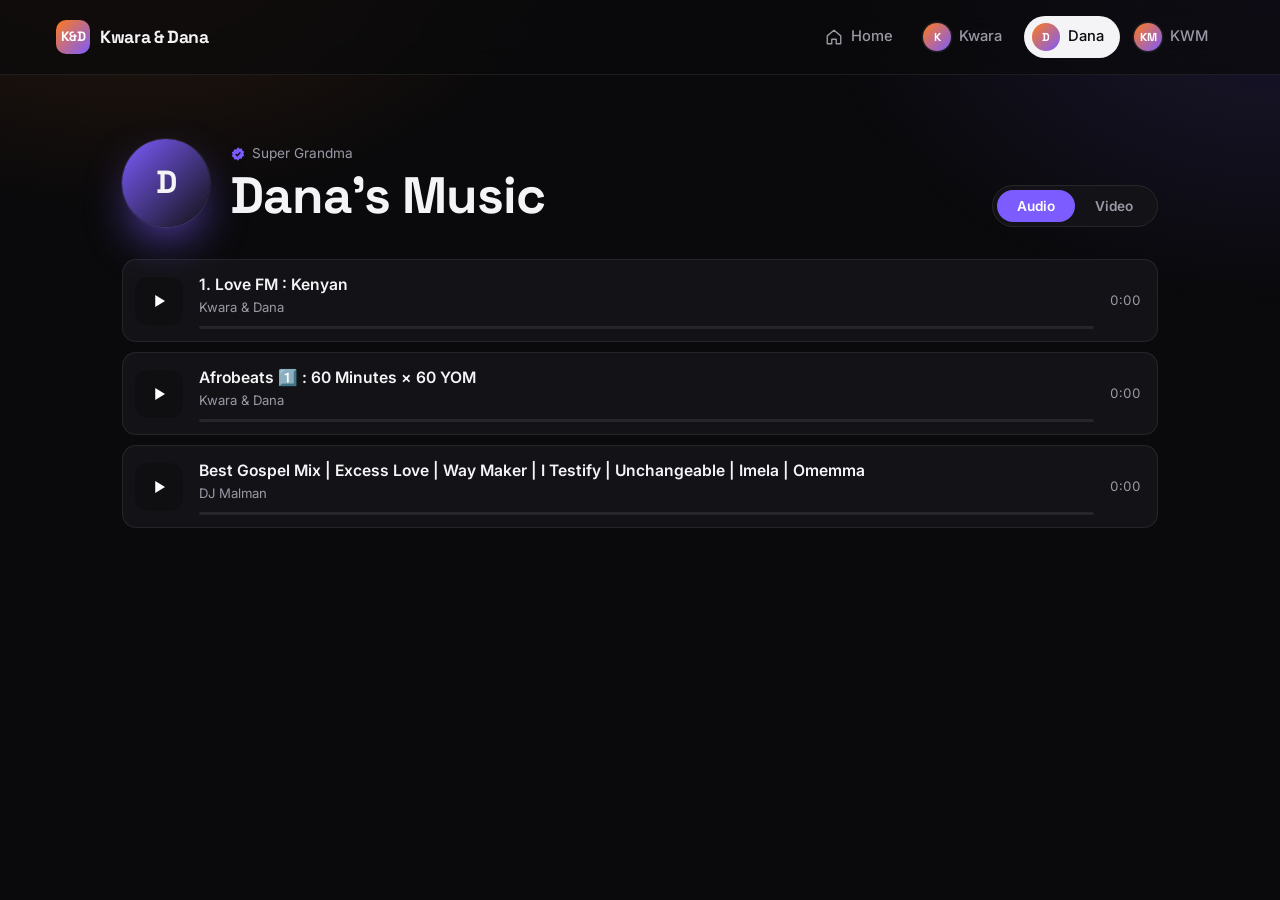
==== dana.html @ 51e51cb8 "super cool" ====
<!DOCTYPE html>
<html lang="en">
<head>
  <meta charset="UTF-8">
  <meta name="viewport" content="width=device-width, initial-scale=1.0, viewport-fit=cover">
  <title>Dana — Kwara &amp; Dana Media</title>
  <link rel="stylesheet" href="styles.css">
</head>
<body>
  <header class="header">
    <a href="index.html" class="brand"><span class="brand-mark">K&amp;D<img src="images/kwara-dana.jpg" alt="" onerror="this.remove()"></span> Kwara &amp; Dana</a>
    <nav class="nav"></nav>
  </header>

  <main class="artist dana">
    <div class="artist-head">
      <div class="artist-id">
        <div class="avatar"><span>D</span><img src="images/dana.jpg" alt="Dana" onerror="this.remove()"></div>
        <div>
          <span class="verified"><svg viewBox="0 0 24 24" fill="currentColor"><path d="m12 2 2.4 2.2 3.2-.4.9 3.1 2.8 1.6-1.2 3 1.2 3-2.8 1.6-.9 3.1-3.2-.4L12 22l-2.4-2.2-3.2.4-.9-3.1-2.8-1.6 1.2-3-1.2-3 2.8-1.6.9-3.1 3.2.4z"/><path d="m8.5 12 2.5 2.5 4.5-5" stroke="#0a0a0c" stroke-width="2" fill="none"/></svg> Super Grandma</span>
          <h1 class="title">Dana's Music</h1>
        </div>
      </div>
      <div class="toggle" data-tab="audio">
        <span class="pill"></span>
        <button class="on" data-tab="audio">Audio</button>
        <button data-tab="music">Video</button>
      </div>
    </div>

    <!-- AUDIO: each data-yt is a YouTube video ID played as audio only -->
    <section class="panel show" id="audio">
      <ul class="tracks">
        <li class="track" data-yt="D7Vk6L5k2cM"><button class="play" aria-label="Play Love FM : Kenyan"></button><div><h4>1. Love FM : Kenyan</h4><p>Kwara &amp; Dana</p><div class="progress"><i></i></div></div><span class="time">0:00</span></li>
        <li class="track" data-yt="g2F7mgRItrA"><button class="play" aria-label="Play Afrobeats 1 : 60 Minutes × 60 YOM"></button><div><h4>Afrobeats 1️⃣ : 60 Minutes × 60 YOM</h4><p>Kwara &amp; Dana</p><div class="progress"><i></i></div></div><span class="time">0:00</span></li>
        <li class="track" data-yt="lp40kqtZ9oI"><button class="play" aria-label="Play Best Gospel Mix | Excess Love | Way Maker | I Testify | Unchangeable | Imela | Omemma"></button><div><h4>Best Gospel Mix | Excess Love | Way Maker | I Testify | Unchangeable | Imela | Omemma</h4><p>DJ Malman</p><div class="progress"><i></i></div></div><span class="time">0:00</span></li>
      </ul>
    </section>

    <!-- VIDEO: swap the ID inside each embed URL -->
    <section class="panel" id="music">
      <div class="video-grid">
        <article class="video-card">
          <div class="ratio"><iframe class="yt-video" src="https://www.youtube-nocookie.com/embed/D7Vk6L5k2cM?enablejsapi=1&amp;rel=0&amp;playsinline=1" title="1. Love FM : Kenyan" allow="accelerometer; autoplay; clipboard-write; encrypted-media; gyroscope; picture-in-picture; web-share" referrerpolicy="strict-origin-when-cross-origin" allowfullscreen></iframe></div>
          <h4>1. Love FM : Kenyan</h4><p>Kwara &amp; Dana</p>
        </article>
        <article class="video-card">
          <div class="ratio"><iframe class="yt-video" src="https://www.youtube-nocookie.com/embed/g2F7mgRItrA?enablejsapi=1&amp;rel=0&amp;playsinline=1" title="Afrobeats 1 : 60 Minutes × 60 YOM" allow="accelerometer; autoplay; clipboard-write; encrypted-media; gyroscope; picture-in-picture; web-share" referrerpolicy="strict-origin-when-cross-origin" allowfullscreen></iframe></div>
          <h4>Afrobeats 1️⃣ : 60 Minutes × 60 YOM</h4><p>Kwara &amp; Dana</p>
        </article>
        <article class="video-card">
          <div class="ratio"><iframe class="yt-video" src="https://www.youtube-nocookie.com/embed/lp40kqtZ9oI?enablejsapi=1&amp;rel=0&amp;playsinline=1" title="Best Gospel Mix | Excess Love | Way Maker | I Testify | Unchangeable | Imela | Omemma" allow="accelerometer; autoplay; clipboard-write; encrypted-media; gyroscope; picture-in-picture; web-share" referrerpolicy="strict-origin-when-cross-origin" allowfullscreen></iframe></div>
          <h4>Best Gospel Mix | Excess Love | Way Maker | I Testify | Unchangeable | Imela | Omemma</h4><p>DJ Malman</p>
        </article>
      </div>
    </section>
  </main>

  <script src="script.js"></script>
</body>
</html>
---- styles.css ----
@import url('https://fonts.googleapis.com/css2?family=Space+Grotesk:wght@500;600;700&family=Inter:wght@400;500;600&display=swap');

:root {
  --bg: #0a0a0c;
  --surface: #131317;
  --surface-2: #1b1b21;
  --line: rgba(255, 255, 255, 0.08);
  --text: #f4f4f6;
  --muted: #9a9aa6;
  --kwara: #ff7a1a;
  --dana: #7c5cff;
  --accent: #e8c26b;
  --radius: 18px;
  --nav-h: 68px;
}

* { box-sizing: border-box; margin: 0; padding: 0; }
html { scroll-behavior: smooth; }
body {
  background: var(--bg);
  color: var(--text);
  font-family: 'Inter', system-ui, sans-serif;
  line-height: 1.6;
  min-height: 100vh;
  -webkit-font-smoothing: antialiased;
}
body::before {
  content: '';
  position: fixed; inset: 0; z-index: -1; pointer-events: none;
  background:
    radial-gradient(60vw 40vw at 10% -10%, rgba(255,122,26,.14), transparent 60%),
    radial-gradient(60vw 40vw at 100% 0%, rgba(124,92,255,.14), transparent 60%);
}
a { color: inherit; text-decoration: none; }
h1, h2, h3, .brand { font-family: 'Space Grotesk', sans-serif; letter-spacing: -0.02em; }

/* ---------- Top header / desktop nav ---------- */
.header {
  position: sticky; top: 0; z-index: 50;
  display: flex; align-items: center; justify-content: space-between;
  padding: 16px clamp(16px, 5vw, 56px);
  background: rgba(10,10,12,.72);
  backdrop-filter: blur(16px); -webkit-backdrop-filter: blur(16px);
  border-bottom: 1px solid var(--line);
}
.brand { display: flex; align-items: center; gap: 10px; font-weight: 700; font-size: 1.1rem; }
.brand-mark {
  position: relative; overflow: hidden;
  width: 34px; height: 34px; border-radius: 10px;
  background: linear-gradient(135deg, var(--kwara), var(--dana));
  display: grid; place-items: center; font-size: .85rem; color: #fff;
}
.brand-mark img { position: absolute; inset: 0; width: 100%; height: 100%; object-fit: cover; }

.nav { display: flex; gap: 6px; }
.nav a {
  display: flex; align-items: center; gap: 8px;
  padding: 7px 16px 7px 8px; border-radius: 999px;
  color: var(--muted); font-weight: 500; font-size: .92rem;
  transition: color .2s, background .2s;
}
.nav a:hover { color: var(--text); background: var(--surface-2); }
.nav a.active { color: #0a0a0c; background: var(--text); }
.nav svg { width: 18px; height: 18px; margin-left: 6px; }
.nav .nav-av { width: 28px; height: 28px; }

/* ---------- Layout ---------- */
main {
  max-width: 1100px; margin: 0 auto;
  padding: clamp(28px, 6vw, 64px) clamp(16px, 5vw, 32px) 64px;
}
.eyebrow {
  display: inline-flex; align-items: center; gap: 8px;
  font-size: .75rem; text-transform: uppercase; letter-spacing: .16em;
  color: var(--accent); font-weight: 600; margin-bottom: 14px;
}
.eyebrow::before { content: ''; width: 18px; height: 2px; background: currentColor; }
.title { font-size: clamp(2.2rem, 6vw, 4rem); line-height: 1.05; font-weight: 700; }
.title .grad {
  background: linear-gradient(90deg, var(--kwara), var(--accent), var(--dana));
  -webkit-background-clip: text; background-clip: text; color: transparent;
}
.lead { color: var(--muted); max-width: 560px; margin-top: 16px; font-size: 1.05rem; }

/* ---------- Home ---------- */
.hero { text-align: center; }
.hero .lead { margin-inline: auto; }
.video-frame {
  margin: 40px auto 0; max-width: 900px;
  padding: 10px; border-radius: calc(var(--radius) + 6px);
  background: linear-gradient(135deg, rgba(255,122,26,.5), rgba(124,92,255,.5));
  box-shadow: 0 30px 80px -20px rgba(0,0,0,.8);
}
.video-frame .ratio {
  position: relative; aspect-ratio: 16 / 9; border-radius: var(--radius);
  overflow: hidden; background: #000;
}
.video-frame iframe { position: absolute; inset: 0; width: 100%; height: 100%; border: 0; }

.duo { display: grid; grid-template-columns: repeat(2, 1fr); gap: 16px; margin-top: 40px; }
.duo a {
  padding: 22px; border-radius: var(--radius);
  background: var(--surface); border: 1px solid var(--line);
  display: flex; justify-content: space-between; align-items: center;
  transition: transform .2s, border-color .2s;
}
.duo a:hover { transform: translateY(-3px); }
.duo a.k:hover { border-color: var(--kwara); }
.duo a.d:hover { border-color: var(--dana); }
.duo h3 { font-size: 1.3rem; }
.duo span { color: var(--muted); font-size: .88rem; }
.arrow { font-size: 1.4rem; }

/* ---------- Artist pages ---------- */
.artist { --c: var(--kwara); }
.artist.dana { --c: var(--dana); }

.artist-head {
  display: flex; align-items: flex-end; justify-content: space-between;
  gap: 24px; flex-wrap: wrap;
}
.avatar {
  position: relative; overflow: hidden;
  width: 88px; height: 88px; border-radius: 50%; flex-shrink: 0;
  background: linear-gradient(135deg, var(--c), #111);
  display: grid; place-items: center;
  font-family: 'Space Grotesk'; font-size: 2rem; font-weight: 700;
  box-shadow: 0 0 0 1px var(--line), 0 20px 50px -15px var(--c);
}
.avatar img { position: absolute; inset: 0; width: 100%; height: 100%; object-fit: cover; }
.artist-id { display: flex; align-items: center; gap: 20px; }
.artist-id .title { font-size: clamp(2rem, 5vw, 3.2rem); }
.verified { display: inline-flex; align-items: center; gap: 6px; color: var(--muted); font-size: .85rem; }
.verified svg { width: 16px; height: 16px; color: var(--c); }

/* segmented toggle */
.toggle {
  position: relative; display: inline-grid; grid-template-columns: repeat(var(--n, 2), 1fr);
  padding: 4px; border-radius: 999px;
  background: var(--surface); border: 1px solid var(--line);
}
.toggle button {
  position: relative; z-index: 1;
  border: 0; background: none; cursor: pointer;
  padding: 8px 20px; font: 600 .85rem 'Inter', sans-serif;
  color: var(--muted); transition: color .25s;
}
.toggle button.on { color: #fff; }
.toggle .pill {
  position: absolute; top: 4px; bottom: 4px; left: 4px;
  width: calc((100% - 8px) / var(--n, 2)); border-radius: 999px; background: var(--c);
  transform: translateX(calc(100% * var(--i, 0)));
  transition: transform .3s cubic-bezier(.6,.1,.2,1);
}

.panel { display: none; margin-top: 32px; animation: fade .35s ease; }
.panel.show { display: block; }
@keyframes fade { from { opacity: 0; transform: translateY(8px); } to { opacity: 1; transform: none; } }

.tracks { list-style: none; display: grid; gap: 10px; }
.track {
  display: grid; grid-template-columns: 48px 1fr auto; align-items: center; gap: 16px;
  padding: 12px 16px 12px 12px; border-radius: 14px;
  background: var(--surface); border: 1px solid var(--line);
  transition: background .2s, border-color .2s;
}
.track:hover { background: var(--surface-2); }
.track.playing { border-color: var(--c); }
.play {
  position: relative; overflow: hidden;
  width: 48px; height: 48px; border-radius: 12px; border: 0; cursor: pointer;
  background: var(--surface-2) center / cover no-repeat; color: #fff;
  display: grid; place-items: center;
}
.play::before { content: ''; position: absolute; inset: 0; background: rgba(0,0,0,.45); transition: background .2s; }
.track.playing .play::before, .play:hover::before { background: color-mix(in srgb, var(--c) 75%, transparent); }
.play svg { position: relative; width: 18px; height: 18px; }
.track h4 { font-weight: 600; font-size: .98rem; }
.track p { color: var(--muted); font-size: .82rem; }
.progress { height: 3px; background: var(--line); border-radius: 3px; margin-top: 8px; overflow: hidden; }
.progress i { display: block; height: 100%; width: 0; background: var(--c); }
.time { color: var(--muted); font-size: .82rem; font-variant-numeric: tabular-nums; }

/* video grid */
.video-grid { display: grid; grid-template-columns: repeat(auto-fill, minmax(300px, 1fr)); gap: 16px; }
.video-card { padding: 10px; border-radius: var(--radius); background: var(--surface); border: 1px solid var(--line); }
.video-card .ratio { position: relative; aspect-ratio: 16 / 9; border-radius: 12px; overflow: hidden; background: #000; }
.video-card iframe { position: absolute; inset: 0; width: 100%; height: 100%; border: 0; }
.video-card h4 { margin: 12px 6px 0; font-weight: 600; font-size: .98rem; }
.video-card p { margin: 0 6px 4px; color: var(--muted); font-size: .82rem; }

/* hidden YouTube player used for audio */
.yt-hidden { position: fixed; left: -9999px; top: 0; width: 200px; height: 200px; opacity: 0; pointer-events: none; }

/* ---------- Discover ---------- */
.discover { display: grid; place-items: center; min-height: 60vh; }
.maker-card {
  position: relative; width: min(420px, 100%);
  padding: 36px 32px; border-radius: 24px; overflow: hidden;
  background: var(--surface); border: 1px solid var(--line); text-align: center;
}
.maker-card::before {
  content: ''; position: absolute; inset: -1px; z-index: 0; border-radius: inherit; padding: 1px;
  background: conic-gradient(from var(--a, 0deg), var(--kwara), var(--accent), var(--dana), var(--kwara));
  -webkit-mask: linear-gradient(#000 0 0) content-box, linear-gradient(#000 0 0);
  -webkit-mask-composite: xor; mask-composite: exclude;
  animation: spin 6s linear infinite;
}
@property --a { syntax: '<angle>'; inherits: false; initial-value: 0deg; }
@keyframes spin { to { --a: 360deg; } }
.maker-card > * { position: relative; }
.maker-card .badge {
  width: 72px; height: 72px; margin: 0 auto 20px; border-radius: 20px;
  background: linear-gradient(135deg, var(--kwara), var(--dana));
  display: grid; place-items: center; font: 700 1.6rem 'Space Grotesk';
}
.maker-card small { color: var(--muted); text-transform: uppercase; letter-spacing: .18em; font-size: .72rem; }
.maker-card h2 { font-size: 2rem; margin: 6px 0 10px; }
.maker-card p { color: var(--muted); font-size: .95rem; }

/* ---------- KWM ---------- */
.artist.kwm { --c: var(--accent); }
.kwm .avatar { font-size: 1.3rem; background: linear-gradient(135deg, var(--kwara), var(--dana)); box-shadow: 0 0 0 1px var(--line), 0 20px 50px -15px var(--dana); }
.kwm .eyebrow { margin-bottom: 4px; }
.kwm .toggle button.on { color: #0a0a0c; }
.empty-card {
  padding: 40px 24px; border-radius: var(--radius); text-align: center;
  background: var(--surface); border: 1px dashed var(--line);
}
.empty-card h3 { font-size: 1.4rem; }
.empty-card p { color: var(--muted); margin: 6px 0 18px; }
.btn {
  border: 0; cursor: pointer; padding: 10px 22px; border-radius: 999px;
  background: var(--c); color: #0a0a0c; font: 600 .9rem 'Inter', sans-serif;
}

/* ---------- Chat FAB + WhatsApp-style modal ---------- */
.chat-fab {
  position: fixed; z-index: 95; right: 24px; bottom: calc(24px + env(safe-area-inset-bottom));
  width: 60px; height: 60px; border-radius: 50%; border: 0; cursor: pointer;
  background: #25d366; color: #fff; display: grid; place-items: center;
  box-shadow: 0 12px 30px -8px rgba(37,211,102,.6);
  transition: transform .25s, opacity .25s;
}
.chat-fab:hover { transform: scale(1.08); }
.chat-fab.hide { transform: scale(0); opacity: 0; }
.chat-fab svg { width: 28px; height: 28px; }

.chat-modal {
  position: fixed; inset: 0; z-index: 120;
  display: flex; align-items: flex-end; justify-content: flex-end;
  padding: 24px; padding-bottom: calc(24px + env(safe-area-inset-bottom));
  background: rgba(0,0,0,0); transition: background .3s;
}
.chat-modal[hidden] { display: none; }
.chat-modal.open { background: rgba(0,0,0,.45); }
.chat-window {
  width: min(360px, 100%); border-radius: 18px; overflow: hidden;
  background: #0b141a; box-shadow: 0 30px 70px -15px rgba(0,0,0,.9);
  transform-origin: bottom right; transform: scale(.4) translateY(40px); opacity: 0;
  transition: transform .35s cubic-bezier(.2,1.2,.3,1), opacity .25s;
}
.chat-modal.open .chat-window { transform: none; opacity: 1; }

.chat-head { display: flex; align-items: center; gap: 12px; padding: 12px 14px; background: #202c33; }
.chat-av {
  width: 42px; height: 42px; border-radius: 50%; flex-shrink: 0;
  display: grid; place-items: center; font: 700 .9rem 'Space Grotesk', sans-serif; color: #fff;
  background: linear-gradient(135deg, var(--kwara), var(--dana));
}
.chat-who { flex: 1; line-height: 1.25; }
.chat-who strong { display: block; font-weight: 600; color: #e9edef; }
.chat-who small { color: #8696a0; font-size: .8rem; }
.chat-close { border: 0; background: none; color: #aebac1; cursor: pointer; padding: 6px; border-radius: 50%; display: grid; }
.chat-close:hover { background: rgba(255,255,255,.08); }
.chat-close svg { width: 20px; height: 20px; }

.chat-body {
  min-height: 170px; padding: 20px 16px 20px 24px;
  background-color: #0b141a;
  background-image: radial-gradient(rgba(255,255,255,.035) 1px, transparent 1px);
  background-size: 14px 14px;
}
.bubble {
  position: relative; display: inline-block; max-width: 85%;
  padding: 8px 10px 8px 12px; border-radius: 0 10px 10px 10px;
  background: #202c33; color: #e9edef; font-size: .95rem; line-height: 1.4;
  animation: pop .35s .15s both;
}
.bubble::before {
  content: ''; position: absolute; left: -8px; top: 0;
  border-top: 10px solid #202c33; border-left: 8px solid transparent;
}
.caret { display: inline-block; width: 2px; height: 1em; margin-left: 1px; vertical-align: -2px; background: #25d366; animation: blink 1s steps(1) infinite; }
.caret[hidden] { display: none; }
.bubble-meta { float: right; display: inline-flex; align-items: center; gap: 3px; margin: 6px 0 0 10px; color: #8696a0; font-size: .68rem; }
.bubble-meta svg { width: 15px; height: 11px; color: #53bdeb; }
@keyframes blink { 50% { opacity: 0; } }
@keyframes pop { from { opacity: 0; transform: scale(.8); } to { opacity: 1; transform: none; } }

.chat-foot {
  display: flex; justify-content: center; gap: 18px;
  padding: 14px; background: #111b21; border-top: 1px solid rgba(255,255,255,.1);
}
.chat-foot a {
  width: 44px; height: 44px; border-radius: 50%; display: grid; place-items: center;
  background: #202c33; color: #e9edef; transition: transform .2s, background .2s;
}
.chat-foot a:hover { transform: translateY(-2px); background: #2a3942; }
.chat-foot a.wa { color: #25d366; }
.chat-foot svg { width: 22px; height: 22px; }

footer { text-align: center; color: var(--muted); font-size: .8rem; padding: 0 16px 40px; }

/* ---------- Toast ---------- */
.toast {
  position: fixed; left: 50%; bottom: 28px; transform: translate(-50%, 20px);
  background: var(--text); color: #0a0a0c; font-weight: 500; font-size: .88rem;
  padding: 10px 18px; border-radius: 999px; opacity: 0; pointer-events: none;
  transition: .3s; z-index: 100;
}
.toast.show { opacity: 1; transform: translate(-50%, 0); }

/* ---------- Floating bottom nav (tablet & mobile) ---------- */
.bottom-nav {
  display: flex; justify-content: space-around; align-items: stretch; gap: 4px;
  position: fixed; z-index: 90;
  left: 50%; transform: translateX(-50%);
  width: min(520px, calc(100% - 28px));
  bottom: calc(14px + env(safe-area-inset-bottom));
  height: var(--nav-h);
  padding: 8px;
  background: rgba(22,22,27,.9);
  backdrop-filter: blur(18px); -webkit-backdrop-filter: blur(18px);
  border: 1px solid var(--line); border-radius: 22px;
  box-shadow: 0 18px 40px -10px rgba(0,0,0,.8);
}
.bottom-nav a {
  flex: 1; display: flex; flex-direction: column; align-items: center; justify-content: center; gap: 3px;
  border-radius: 16px; color: var(--muted); font-size: .7rem; font-weight: 500;
  transition: background .2s, color .2s;
}
.bottom-nav a:hover { color: var(--text); }
.bottom-nav a.active { background: var(--surface-2); color: var(--text); }
.bottom-nav a.active svg { color: var(--accent); }
.bottom-nav a.active .nav-av { box-shadow: 0 0 0 2px var(--accent); }
.bottom-nav svg { width: 22px; height: 22px; }
body { padding-bottom: calc(var(--nav-h) + 40px + env(safe-area-inset-bottom)); }
.header .nav { display: none; }
.header { justify-content: center; }
.toast { bottom: calc(var(--nav-h) + 36px + env(safe-area-inset-bottom)); }
.chat-fab { bottom: calc(var(--nav-h) + 30px + env(safe-area-inset-bottom)); }

/* PC: top-right nav, no bottom bar */
@media (min-width: 1025px) {
  .bottom-nav { display: none; }
  body { padding-bottom: 0; }
  .header .nav { display: flex; }
  .header { justify-content: space-between; }
  .toast { bottom: 28px; }
  .chat-fab { bottom: calc(24px + env(safe-area-inset-bottom)); }
}
.nav-av {
  position: relative; overflow: hidden;
  width: 26px; height: 26px; border-radius: 50%;
  display: grid; place-items: center;
  background: linear-gradient(135deg, var(--kwara), var(--dana));
  font: 700 .72rem 'Space Grotesk', sans-serif; color: #fff;
  box-shadow: 0 0 0 1.5px var(--line);
}
.nav-av img { position: absolute; inset: 0; width: 100%; height: 100%; object-fit: cover; }

/* ---------- Mobile ---------- */
@media (max-width: 760px) {
  .avatar { width: 72px; height: 72px; }
  .video-grid { grid-template-columns: 1fr; }

  .duo { grid-template-columns: 1fr; }
  .artist-head { align-items: flex-start; }
  .toggle { width: 100%; }
  .chat-fab { right: 18px; bottom: calc(var(--nav-h) + 30px + env(safe-area-inset-bottom)); }
  .chat-modal { padding: 14px; padding-bottom: calc(var(--nav-h) + 28px + env(safe-area-inset-bottom)); }
  .toggle button { padding: 8px 6px; white-space: nowrap; font-size: .8rem; }
}
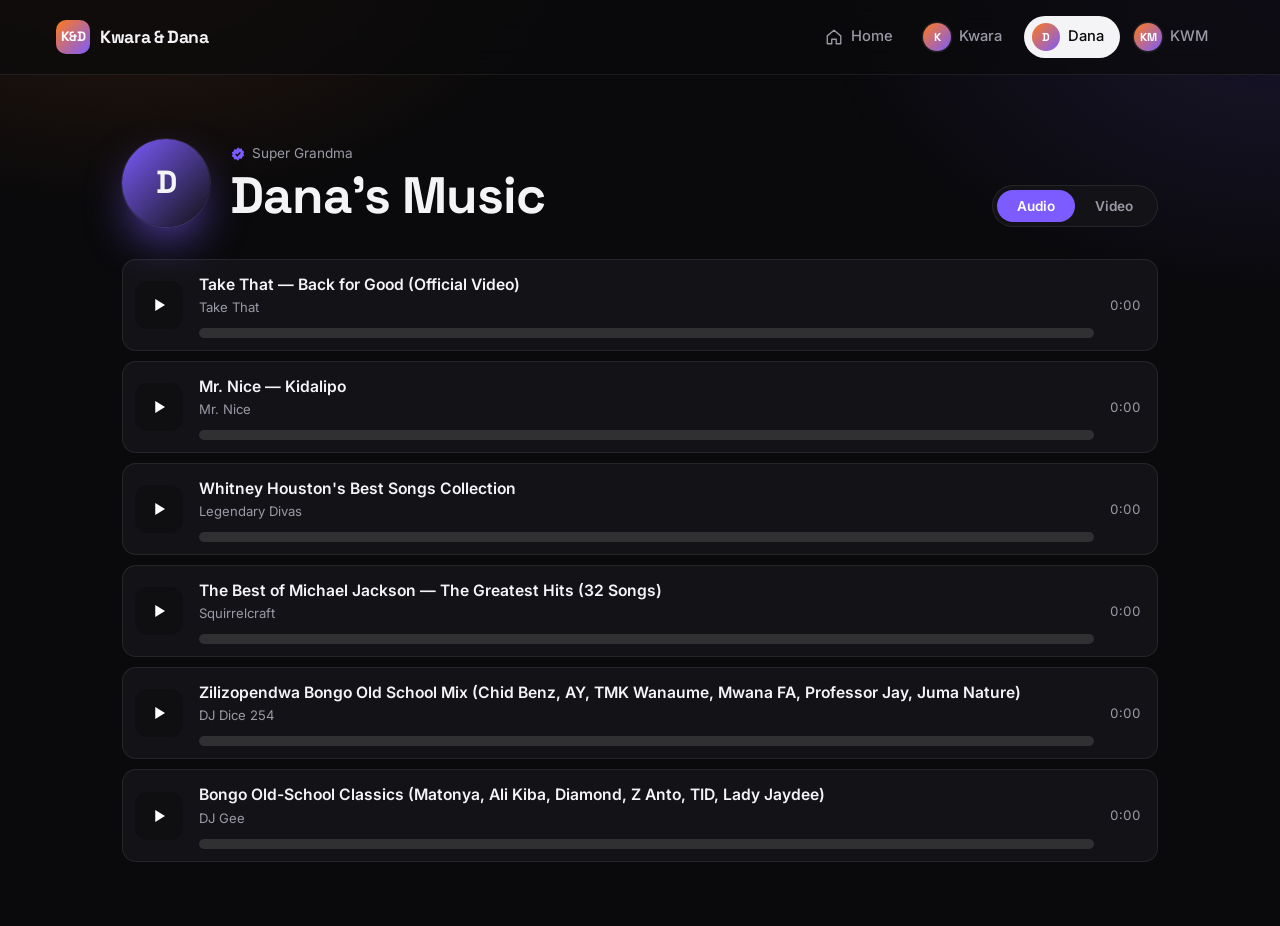
==== commit 9c85cf87: "super cool" ====
--- a/dana.html
+++ b/dana.html
@@ -31,9 +31,12 @@
     <!-- AUDIO: each data-yt is a YouTube video ID played as audio only -->
     <section class="panel show" id="audio">
       <ul class="tracks">
-        <li class="track" data-yt="D7Vk6L5k2cM"><button class="play" aria-label="Play Love FM : Kenyan"></button><div><h4>1. Love FM : Kenyan</h4><p>Kwara &amp; Dana</p><div class="progress"><i></i></div></div><span class="time">0:00</span></li>
-        <li class="track" data-yt="g2F7mgRItrA"><button class="play" aria-label="Play Afrobeats 1 : 60 Minutes × 60 YOM"></button><div><h4>Afrobeats 1️⃣ : 60 Minutes × 60 YOM</h4><p>Kwara &amp; Dana</p><div class="progress"><i></i></div></div><span class="time">0:00</span></li>
-        <li class="track" data-yt="lp40kqtZ9oI"><button class="play" aria-label="Play Best Gospel Mix | Excess Love | Way Maker | I Testify | Unchangeable | Imela | Omemma"></button><div><h4>Best Gospel Mix | Excess Love | Way Maker | I Testify | Unchangeable | Imela | Omemma</h4><p>DJ Malman</p><div class="progress"><i></i></div></div><span class="time">0:00</span></li>
+        <li class="track" data-yt="N2ICtCO8TCw"><button class="play" aria-label="Play Take That — Back for Good (Official Video)"></button><div><h4>Take That — Back for Good (Official Video)</h4><p>Take That</p><div class="progress"><i></i></div></div><span class="time">0:00</span></li>
+        <li class="track" data-yt="EzmNRSpPETE"><button class="play" aria-label="Play Mr. Nice — Kidalipo"></button><div><h4>Mr. Nice — Kidalipo</h4><p>Mr. Nice</p><div class="progress"><i></i></div></div><span class="time">0:00</span></li>
+        <li class="track" data-yt="BvPXPH55V6Q"><button class="play" aria-label="Play Whitney Houston&#x27;s Best Songs Collection"></button><div><h4>Whitney Houston&#x27;s Best Songs Collection</h4><p>Legendary Divas</p><div class="progress"><i></i></div></div><span class="time">0:00</span></li>
+        <li class="track" data-yt="MWxnlIxcXls"><button class="play" aria-label="Play The Best of Michael Jackson — The Greatest Hits (32 Songs)"></button><div><h4>The Best of Michael Jackson — The Greatest Hits (32 Songs)</h4><p>Squirrelcraft</p><div class="progress"><i></i></div></div><span class="time">0:00</span></li>
+        <li class="track" data-yt="XGyvpNcQbBM"><button class="play" aria-label="Play Zilizopendwa Bongo Old School Mix (Chid Benz, AY, TMK Wanaume, Mwana FA, Professor Jay, Juma Nature)"></button><div><h4>Zilizopendwa Bongo Old School Mix (Chid Benz, AY, TMK Wanaume, Mwana FA, Professor Jay, Juma Nature)</h4><p>DJ Dice 254</p><div class="progress"><i></i></div></div><span class="time">0:00</span></li>
+        <li class="track" data-yt="7Mf8f7hzRvI"><button class="play" aria-label="Play Bongo Old-School Classics (Matonya, Ali Kiba, Diamond, Z Anto, TID, Lady Jaydee)"></button><div><h4>Bongo Old-School Classics (Matonya, Ali Kiba, Diamond, Z Anto, TID, Lady Jaydee)</h4><p>DJ Gee</p><div class="progress"><i></i></div></div><span class="time">0:00</span></li>
       </ul>
     </section>
 
@@ -41,16 +44,28 @@
     <section class="panel" id="music">
       <div class="video-grid">
         <article class="video-card">
-          <div class="ratio"><iframe class="yt-video" src="https://www.youtube-nocookie.com/embed/D7Vk6L5k2cM?enablejsapi=1&amp;rel=0&amp;playsinline=1" title="1. Love FM : Kenyan" allow="accelerometer; autoplay; clipboard-write; encrypted-media; gyroscope; picture-in-picture; web-share" referrerpolicy="strict-origin-when-cross-origin" allowfullscreen></iframe></div>
-          <h4>1. Love FM : Kenyan</h4><p>Kwara &amp; Dana</p>
+          <div class="ratio"><iframe class="yt-video" src="https://www.youtube-nocookie.com/embed/N2ICtCO8TCw?enablejsapi=1&amp;rel=0&amp;playsinline=1" title="Take That — Back for Good (Official Video)" allow="accelerometer; autoplay; clipboard-write; encrypted-media; gyroscope; picture-in-picture; web-share" referrerpolicy="strict-origin-when-cross-origin" allowfullscreen></iframe></div>
+          <h4>Take That — Back for Good (Official Video)</h4><p>Take That</p>
         </article>
         <article class="video-card">
-          <div class="ratio"><iframe class="yt-video" src="https://www.youtube-nocookie.com/embed/g2F7mgRItrA?enablejsapi=1&amp;rel=0&amp;playsinline=1" title="Afrobeats 1 : 60 Minutes × 60 YOM" allow="accelerometer; autoplay; clipboard-write; encrypted-media; gyroscope; picture-in-picture; web-share" referrerpolicy="strict-origin-when-cross-origin" allowfullscreen></iframe></div>
-          <h4>Afrobeats 1️⃣ : 60 Minutes × 60 YOM</h4><p>Kwara &amp; Dana</p>
+          <div class="ratio"><iframe class="yt-video" src="https://www.youtube-nocookie.com/embed/EzmNRSpPETE?enablejsapi=1&amp;rel=0&amp;playsinline=1" title="Mr. Nice — Kidalipo" allow="accelerometer; autoplay; clipboard-write; encrypted-media; gyroscope; picture-in-picture; web-share" referrerpolicy="strict-origin-when-cross-origin" allowfullscreen></iframe></div>
+          <h4>Mr. Nice — Kidalipo</h4><p>Mr. Nice</p>
         </article>
         <article class="video-card">
-          <div class="ratio"><iframe class="yt-video" src="https://www.youtube-nocookie.com/embed/lp40kqtZ9oI?enablejsapi=1&amp;rel=0&amp;playsinline=1" title="Best Gospel Mix | Excess Love | Way Maker | I Testify | Unchangeable | Imela | Omemma" allow="accelerometer; autoplay; clipboard-write; encrypted-media; gyroscope; picture-in-picture; web-share" referrerpolicy="strict-origin-when-cross-origin" allowfullscreen></iframe></div>
-          <h4>Best Gospel Mix | Excess Love | Way Maker | I Testify | Unchangeable | Imela | Omemma</h4><p>DJ Malman</p>
+          <div class="ratio"><iframe class="yt-video" src="https://www.youtube-nocookie.com/embed/BvPXPH55V6Q?enablejsapi=1&amp;rel=0&amp;playsinline=1" title="Whitney Houston&#x27;s Best Songs Collection" allow="accelerometer; autoplay; clipboard-write; encrypted-media; gyroscope; picture-in-picture; web-share" referrerpolicy="strict-origin-when-cross-origin" allowfullscreen></iframe></div>
+          <h4>Whitney Houston&#x27;s Best Songs Collection</h4><p>Legendary Divas</p>
+        </article>
+        <article class="video-card">
+          <div class="ratio"><iframe class="yt-video" src="https://www.youtube-nocookie.com/embed/MWxnlIxcXls?enablejsapi=1&amp;rel=0&amp;playsinline=1" title="The Best of Michael Jackson — The Greatest Hits (32 Songs)" allow="accelerometer; autoplay; clipboard-write; encrypted-media; gyroscope; picture-in-picture; web-share" referrerpolicy="strict-origin-when-cross-origin" allowfullscreen></iframe></div>
+          <h4>The Best of Michael Jackson — The Greatest Hits (32 Songs)</h4><p>Squirrelcraft</p>
+        </article>
+        <article class="video-card">
+          <div class="ratio"><iframe class="yt-video" src="https://www.youtube-nocookie.com/embed/XGyvpNcQbBM?enablejsapi=1&amp;rel=0&amp;playsinline=1" title="Zilizopendwa Bongo Old School Mix (Chid Benz, AY, TMK Wanaume, Mwana FA, Professor Jay, Juma Nature)" allow="accelerometer; autoplay; clipboard-write; encrypted-media; gyroscope; picture-in-picture; web-share" referrerpolicy="strict-origin-when-cross-origin" allowfullscreen></iframe></div>
+          <h4>Zilizopendwa Bongo Old School Mix (Chid Benz, AY, TMK Wanaume, Mwana FA, Professor Jay, Juma Nature)</h4><p>DJ Dice 254</p>
+        </article>
+        <article class="video-card">
+          <div class="ratio"><iframe class="yt-video" src="https://www.youtube-nocookie.com/embed/7Mf8f7hzRvI?enablejsapi=1&amp;rel=0&amp;playsinline=1" title="Bongo Old-School Classics (Matonya, Ali Kiba, Diamond, Z Anto, TID, Lady Jaydee)" allow="accelerometer; autoplay; clipboard-write; encrypted-media; gyroscope; picture-in-picture; web-share" referrerpolicy="strict-origin-when-cross-origin" allowfullscreen></iframe></div>
+          <h4>Bongo Old-School Classics (Matonya, Ali Kiba, Diamond, Z Anto, TID, Lady Jaydee)</h4><p>DJ Gee</p>
         </article>
       </div>
     </section>
--- a/styles.css
+++ b/styles.css
@@ -175,10 +175,31 @@
 .play::before { content: ''; position: absolute; inset: 0; background: rgba(0,0,0,.45); transition: background .2s; }
 .track.playing .play::before, .play:hover::before { background: color-mix(in srgb, var(--c) 75%, transparent); }
 .play svg { position: relative; width: 18px; height: 18px; }
+.track > div { min-width: 0; } /* lets long names truncate inside the grid */
+.track h4, .track p { white-space: nowrap; overflow: hidden; text-overflow: ellipsis; }
 .track h4 { font-weight: 600; font-size: .98rem; }
 .track p { color: var(--muted); font-size: .82rem; }
-.progress { height: 3px; background: var(--line); border-radius: 3px; margin-top: 8px; overflow: hidden; }
-.progress i { display: block; height: 100%; width: 0; background: var(--c); }
+
+/* seekable progress bar: 10px track, larger invisible hit area, knob on hover/drag */
+.progress {
+  position: relative; height: 10px; margin-top: 10px; border-radius: 10px;
+  background: rgba(255,255,255,.12); cursor: pointer; touch-action: none;
+}
+.progress::before { content: ''; position: absolute; inset: -9px 0; } /* easier to grab */
+.progress i {
+  position: relative; display: block; height: 100%; width: 0; max-width: 100%;
+  border-radius: inherit; background: var(--c);
+}
+.progress i::after {
+  content: ''; position: absolute; right: -9px; top: 50%;
+  width: 18px; height: 18px; border-radius: 50%; background: #fff;
+  box-shadow: 0 0 0 3px color-mix(in srgb, var(--c) 45%, transparent);
+  transform: translateY(-50%) scale(0); transition: transform .15s;
+}
+.track.playing .progress i::after,
+.progress:hover i::after,
+.progress.dragging i::after { transform: translateY(-50%) scale(1); }
+.progress:focus-visible { outline: 2px solid var(--c); outline-offset: 4px; }
 .time { color: var(--muted); font-size: .82rem; font-variant-numeric: tabular-nums; }
 
 /* video grid */
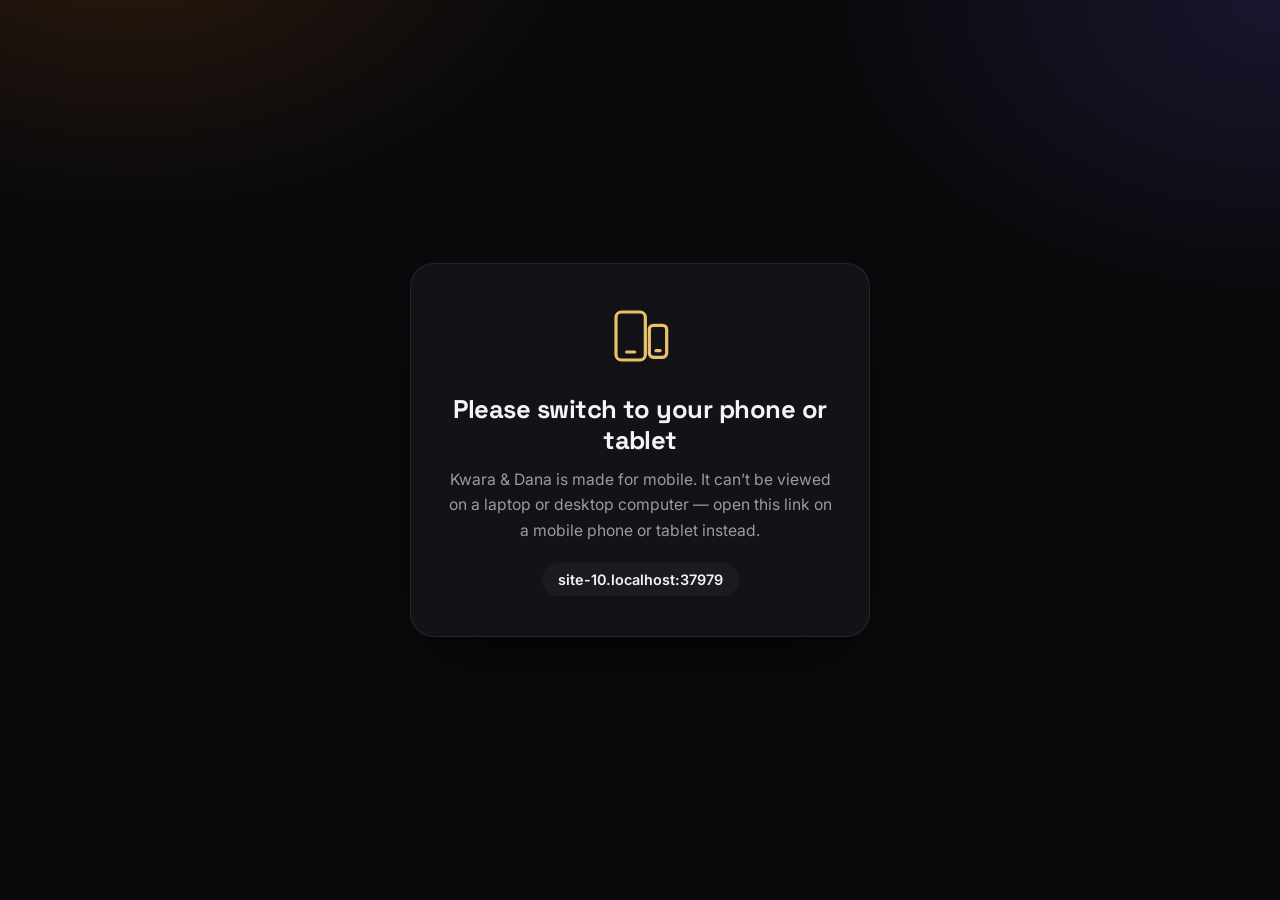
==== commit c7c10cbd: "super cool" ====
--- a/dana.html
+++ b/dana.html
@@ -4,9 +4,37 @@
   <meta charset="UTF-8">
   <meta name="viewport" content="width=device-width, initial-scale=1.0, viewport-fit=cover">
   <title>Dana — Kwara &amp; Dana Media</title>
+  <!-- Social share preview -->
+  <meta name="description" content="Super Grandma&#x27;s playlist: Take That, Mr. Nice, Whitney Houston, Michael Jackson and Bongo classics. Listen or watch.">
+  <meta property="og:type" content="website">
+  <meta property="og:site_name" content="Kwara &amp; Dana">
+  <meta property="og:title" content="Dana&#x27;s Music — Kwara &amp; Dana">
+  <meta property="og:description" content="Super Grandma&#x27;s playlist: Take That, Mr. Nice, Whitney Houston, Michael Jackson and Bongo classics. Listen or watch.">
+  <meta property="og:url" content="https://kwaradana.vercel.app/dana">
+  <meta property="og:image" content="https://kwaradana.vercel.app/images/kwaradana-share.jpg">
+  <meta property="og:image:secure_url" content="https://kwaradana.vercel.app/images/kwaradana-share.jpg">
+  <meta property="og:image:type" content="image/jpeg">
+  <meta property="og:image:width" content="1200">
+  <meta property="og:image:height" content="875">
+  <meta property="og:image:alt" content="Kwara and Dana, illustrated on a parchment scroll">
+  <meta name="twitter:card" content="summary_large_image">
+  <meta name="twitter:title" content="Dana&#x27;s Music — Kwara &amp; Dana">
+  <meta name="twitter:description" content="Super Grandma&#x27;s playlist: Take That, Mr. Nice, Whitney Houston, Michael Jackson and Bongo classics. Listen or watch.">
+  <meta name="twitter:image" content="https://kwaradana.vercel.app/images/kwaradana-share.jpg">
+  <!-- /Social share preview -->
   <link rel="stylesheet" href="styles.css">
 </head>
 <body>
+  <!-- Shown instead of the site on laptops/desktops (mouse or trackpad devices) -->
+  <div class="device-block" role="alert">
+    <div class="device-card">
+      <svg viewBox="0 0 48 48" fill="none" stroke="currentColor" stroke-width="2.4" stroke-linecap="round" stroke-linejoin="round" aria-hidden="true"><rect x="6" y="6" width="22" height="36" rx="4"/><path d="M14 36h6"/><rect x="31" y="16" width="13" height="24" rx="3"/><path d="M36 35h3"/></svg>
+      <h1>Please switch to your phone or tablet</h1>
+      <p>Kwara &amp; Dana is made for mobile. It can&rsquo;t be viewed on a laptop or desktop computer &mdash; open this link on a mobile phone or tablet instead.</p>
+      <span class="device-url"></span>
+    </div>
+  </div>
+
   <header class="header">
     <a href="index.html" class="brand"><span class="brand-mark">K&amp;D<img src="images/kwara-dana.jpg" alt="" onerror="this.remove()"></span> Kwara &amp; Dana</a>
     <nav class="nav"></nav>
@@ -15,7 +43,7 @@
   <main class="artist dana">
     <div class="artist-head">
       <div class="artist-id">
-        <div class="avatar"><span>D</span><img src="images/dana.jpg" alt="Dana" onerror="this.remove()"></div>
+        <div class="avatar"><span>D</span><img src="images/dana.png" alt="Dana" onerror="this.remove()"></div>
         <div>
           <span class="verified"><svg viewBox="0 0 24 24" fill="currentColor"><path d="m12 2 2.4 2.2 3.2-.4.9 3.1 2.8 1.6-1.2 3 1.2 3-2.8 1.6-.9 3.1-3.2-.4L12 22l-2.4-2.2-3.2.4-.9-3.1-2.8-1.6 1.2-3-1.2-3 2.8-1.6.9-3.1 3.2.4z"/><path d="m8.5 12 2.5 2.5 4.5-5" stroke="#0a0a0c" stroke-width="2" fill="none"/></svg> Super Grandma</span>
           <h1 class="title">Dana's Music</h1>
--- a/styles.css
+++ b/styles.css
@@ -97,6 +97,15 @@
 }
 .video-frame iframe { position: absolute; inset: 0; width: 100%; height: 100%; border: 0; }
 
+/* Full View button under the home video (phones only) */
+.btn-full {
+  display: none; align-items: center; justify-content: center; gap: 8px;
+  width: 100%; margin-top: 12px; padding: 12px; border: 0; border-radius: 14px; cursor: pointer;
+  background: linear-gradient(90deg, var(--kwara), var(--dana)); color: #fff;
+  font: 600 .95rem 'Inter', sans-serif;
+}
+.btn-full svg { width: 18px; height: 18px; }
+
 .duo { display: grid; grid-template-columns: repeat(2, 1fr); gap: 16px; margin-top: 40px; }
 .duo a {
   padding: 22px; border-radius: var(--radius);
@@ -127,7 +136,7 @@
   font-family: 'Space Grotesk'; font-size: 2rem; font-weight: 700;
   box-shadow: 0 0 0 1px var(--line), 0 20px 50px -15px var(--c);
 }
-.avatar img { position: absolute; inset: 0; width: 100%; height: 100%; object-fit: cover; }
+.avatar img { position: absolute; inset: 0; width: 100%; height: 100%; object-fit: cover; object-position: 50% 35%; }
 .artist-id { display: flex; align-items: center; gap: 20px; }
 .artist-id .title { font-size: clamp(2rem, 5vw, 3.2rem); }
 .verified { display: inline-flex; align-items: center; gap: 6px; color: var(--muted); font-size: .85rem; }
@@ -183,9 +192,11 @@
 /* seekable progress bar: 10px track, larger invisible hit area, knob on hover/drag */
 .progress {
   position: relative; height: 10px; margin-top: 10px; border-radius: 10px;
-  background: rgba(255,255,255,.12); cursor: pointer; touch-action: none;
-}
-.progress::before { content: ''; position: absolute; inset: -9px 0; } /* easier to grab */
+  background: rgba(255,255,255,.12);
+  pointer-events: none; /* inactive songs: bar ignores touches, so scrolling over it is safe */
+}
+.track.playing .progress { pointer-events: auto; cursor: pointer; touch-action: pan-y; }
+.track.playing .progress::before { content: ''; position: absolute; inset: -9px 0; } /* easier to grab */
 .progress i {
   position: relative; display: block; height: 100%; width: 0; max-width: 100%;
   border-radius: inherit; background: var(--c);
@@ -196,9 +207,7 @@
   box-shadow: 0 0 0 3px color-mix(in srgb, var(--c) 45%, transparent);
   transform: translateY(-50%) scale(0); transition: transform .15s;
 }
-.track.playing .progress i::after,
-.progress:hover i::after,
-.progress.dragging i::after { transform: translateY(-50%) scale(1); }
+.track.playing .progress i::after { transform: translateY(-50%) scale(1); }
 .progress:focus-visible { outline: 2px solid var(--c); outline-offset: 4px; }
 .time { color: var(--muted); font-size: .82rem; font-variant-numeric: tabular-nums; }
 
@@ -239,97 +248,34 @@
 .maker-card h2 { font-size: 2rem; margin: 6px 0 10px; }
 .maker-card p { color: var(--muted); font-size: .95rem; }
 
-/* ---------- KWM ---------- */
-.artist.kwm { --c: var(--accent); }
-.kwm .avatar { font-size: 1.3rem; background: linear-gradient(135deg, var(--kwara), var(--dana)); box-shadow: 0 0 0 1px var(--line), 0 20px 50px -15px var(--dana); }
-.kwm .eyebrow { margin-bottom: 4px; }
-.kwm .toggle button.on { color: #0a0a0c; }
-.empty-card {
-  padding: 40px 24px; border-radius: var(--radius); text-align: center;
-  background: var(--surface); border: 1px dashed var(--line);
-}
-.empty-card h3 { font-size: 1.4rem; }
-.empty-card p { color: var(--muted); margin: 6px 0 18px; }
-.btn {
-  border: 0; cursor: pointer; padding: 10px 22px; border-radius: 999px;
-  background: var(--c); color: #0a0a0c; font: 600 .9rem 'Inter', sans-serif;
-}
-
-/* ---------- Chat FAB + WhatsApp-style modal ---------- */
-.chat-fab {
-  position: fixed; z-index: 95; right: 24px; bottom: calc(24px + env(safe-area-inset-bottom));
-  width: 60px; height: 60px; border-radius: 50%; border: 0; cursor: pointer;
-  background: #25d366; color: #fff; display: grid; place-items: center;
-  box-shadow: 0 12px 30px -8px rgba(37,211,102,.6);
-  transition: transform .25s, opacity .25s;
-}
-.chat-fab:hover { transform: scale(1.08); }
-.chat-fab.hide { transform: scale(0); opacity: 0; }
-.chat-fab svg { width: 28px; height: 28px; }
-
-.chat-modal {
-  position: fixed; inset: 0; z-index: 120;
-  display: flex; align-items: flex-end; justify-content: flex-end;
-  padding: 24px; padding-bottom: calc(24px + env(safe-area-inset-bottom));
-  background: rgba(0,0,0,0); transition: background .3s;
-}
-.chat-modal[hidden] { display: none; }
-.chat-modal.open { background: rgba(0,0,0,.45); }
-.chat-window {
-  width: min(360px, 100%); border-radius: 18px; overflow: hidden;
-  background: #0b141a; box-shadow: 0 30px 70px -15px rgba(0,0,0,.9);
-  transform-origin: bottom right; transform: scale(.4) translateY(40px); opacity: 0;
-  transition: transform .35s cubic-bezier(.2,1.2,.3,1), opacity .25s;
-}
-.chat-modal.open .chat-window { transform: none; opacity: 1; }
-
-.chat-head { display: flex; align-items: center; gap: 12px; padding: 12px 14px; background: #202c33; }
-.chat-av {
-  width: 42px; height: 42px; border-radius: 50%; flex-shrink: 0;
-  display: grid; place-items: center; font: 700 .9rem 'Space Grotesk', sans-serif; color: #fff;
-  background: linear-gradient(135deg, var(--kwara), var(--dana));
-}
-.chat-who { flex: 1; line-height: 1.25; }
-.chat-who strong { display: block; font-weight: 600; color: #e9edef; }
-.chat-who small { color: #8696a0; font-size: .8rem; }
-.chat-close { border: 0; background: none; color: #aebac1; cursor: pointer; padding: 6px; border-radius: 50%; display: grid; }
-.chat-close:hover { background: rgba(255,255,255,.08); }
-.chat-close svg { width: 20px; height: 20px; }
-
-.chat-body {
-  min-height: 170px; padding: 20px 16px 20px 24px;
-  background-color: #0b141a;
-  background-image: radial-gradient(rgba(255,255,255,.035) 1px, transparent 1px);
-  background-size: 14px 14px;
-}
-.bubble {
-  position: relative; display: inline-block; max-width: 85%;
-  padding: 8px 10px 8px 12px; border-radius: 0 10px 10px 10px;
-  background: #202c33; color: #e9edef; font-size: .95rem; line-height: 1.4;
-  animation: pop .35s .15s both;
-}
-.bubble::before {
-  content: ''; position: absolute; left: -8px; top: 0;
-  border-top: 10px solid #202c33; border-left: 8px solid transparent;
-}
-.caret { display: inline-block; width: 2px; height: 1em; margin-left: 1px; vertical-align: -2px; background: #25d366; animation: blink 1s steps(1) infinite; }
-.caret[hidden] { display: none; }
-.bubble-meta { float: right; display: inline-flex; align-items: center; gap: 3px; margin: 6px 0 0 10px; color: #8696a0; font-size: .68rem; }
-.bubble-meta svg { width: 15px; height: 11px; color: #53bdeb; }
-@keyframes blink { 50% { opacity: 0; } }
-@keyframes pop { from { opacity: 0; transform: scale(.8); } to { opacity: 1; transform: none; } }
-
-.chat-foot {
-  display: flex; justify-content: center; gap: 18px;
-  padding: 14px; background: #111b21; border-top: 1px solid rgba(255,255,255,.1);
-}
-.chat-foot a {
-  width: 44px; height: 44px; border-radius: 50%; display: grid; place-items: center;
-  background: #202c33; color: #e9edef; transition: transform .2s, background .2s;
-}
-.chat-foot a:hover { transform: translateY(-2px); background: #2a3942; }
-.chat-foot a.wa { color: #25d366; }
-.chat-foot svg { width: 22px; height: 22px; }
+/* ---------- Vibe (discover.html) ---------- */
+.artist.vibe { --c: var(--accent); }
+.vibe .avatar { background: linear-gradient(135deg, var(--kwara), var(--dana)); box-shadow: 0 0 0 1px var(--line), 0 20px 50px -15px var(--dana); }
+.vibe .avatar svg { width: 58%; height: 58%; color: #fff; }
+.vibe .eyebrow { margin-bottom: 4px; }
+.vibe .eyebrow::before { display: none; } /* no dash before "Vibetunes" */
+.vibe .toggle button.on { color: #0a0a0c; }
+/* Custom Videos: scrolling "Coming Soon" marquee (two identical halves → seamless loop) */
+.marquee {
+  overflow: hidden; padding: 28px 0; border-radius: var(--radius);
+  background: var(--surface); border: 1px solid var(--line);
+}
+.marquee-fade {
+  overflow: hidden;
+  -webkit-mask: linear-gradient(90deg, transparent, #000 10%, #000 90%, transparent);
+          mask: linear-gradient(90deg, transparent, #000 10%, #000 90%, transparent);
+}
+.marquee-track { display: flex; width: max-content; animation: marquee 18s linear infinite; }
+.marquee:hover .marquee-track { animation-play-state: paused; }
+.marquee span {
+  display: inline-flex; align-items: center; gap: 40px; padding-right: 40px; white-space: nowrap;
+  font: 700 clamp(2rem, 6vw, 3.6rem) 'Space Grotesk', sans-serif; letter-spacing: -0.02em; text-transform: uppercase;
+  background: linear-gradient(90deg, var(--kwara), var(--accent), var(--dana));
+  -webkit-background-clip: text; background-clip: text; color: transparent;
+}
+.marquee span::after { content: '✦'; color: var(--accent); -webkit-text-fill-color: var(--accent); font-size: .5em; }
+@keyframes marquee { to { transform: translateX(-50%); } }
+@media (prefers-reduced-motion: reduce) { .marquee-track { animation-duration: 60s; } }
 
 footer { text-align: center; color: var(--muted); font-size: .8rem; padding: 0 16px 40px; }
 
@@ -370,7 +316,6 @@
 .header .nav { display: none; }
 .header { justify-content: center; }
 .toast { bottom: calc(var(--nav-h) + 36px + env(safe-area-inset-bottom)); }
-.chat-fab { bottom: calc(var(--nav-h) + 30px + env(safe-area-inset-bottom)); }
 
 /* PC: top-right nav, no bottom bar */
 @media (min-width: 1025px) {
@@ -379,7 +324,6 @@
   .header .nav { display: flex; }
   .header { justify-content: space-between; }
   .toast { bottom: 28px; }
-  .chat-fab { bottom: calc(24px + env(safe-area-inset-bottom)); }
 }
 .nav-av {
   position: relative; overflow: hidden;
@@ -389,7 +333,15 @@
   font: 700 .72rem 'Space Grotesk', sans-serif; color: #fff;
   box-shadow: 0 0 0 1.5px var(--line);
 }
-.nav-av img { position: absolute; inset: 0; width: 100%; height: 100%; object-fit: cover; }
+.nav-av img { position: absolute; inset: 0; width: 100%; height: 100%; object-fit: cover; object-position: 50% 35%; }
+
+/* Vibe nav icon: radio signal transmitting */
+.ico-vibe .sig { opacity: .25; animation: signal 1.8s ease-out infinite; }
+.ico-vibe .sig-2 { animation-delay: .3s; }
+.ico-vibe .sig-dot { transform-origin: 12px 12px; animation: sig-dot 1.8s ease-out infinite; }
+@keyframes signal { 0%, 100% { opacity: .25; } 30% { opacity: 1; } }
+@keyframes sig-dot { 0%, 100% { transform: scale(1); } 15% { transform: scale(1.35); } }
+@media (prefers-reduced-motion: reduce) { .ico-vibe .sig, .ico-vibe .sig-dot { animation: none; opacity: 1; } }
 
 /* ---------- Mobile ---------- */
 @media (max-width: 760px) {
@@ -399,7 +351,77 @@
   .duo { grid-template-columns: 1fr; }
   .artist-head { align-items: flex-start; }
   .toggle { width: 100%; }
-  .chat-fab { right: 18px; bottom: calc(var(--nav-h) + 30px + env(safe-area-inset-bottom)); }
-  .chat-modal { padding: 14px; padding-bottom: calc(var(--nav-h) + 28px + env(safe-area-inset-bottom)); }
   .toggle button { padding: 8px 6px; white-space: nowrap; font-size: .8rem; }
-}
+
+  /* No top brand bar on phones (bottom nav covers navigation) */
+  .header { display: none; }
+
+  /* Home */
+  main.hero { padding-top: calc(20px + env(safe-area-inset-top)); }
+  .hero .eyebrow { display: none; }
+  .hero .title { font-size: min(2rem, 9vw); }
+  .hero .title-line { display: block; white-space: nowrap; } /* "Kwara & Dana Media" on its own line */
+  .hero .lead { margin-top: 10px; font-size: .95rem; }
+  .video-frame { margin-top: 22px; padding: 0; background: none; box-shadow: none; }
+  .btn-full { display: flex; }
+  .duo { display: flex; justify-content: center; gap: 10px; margin-top: 18px; }
+  .duo a { flex: 0 1 150px; padding: 12px 16px; border-radius: 14px; }
+  .duo h3 { font-size: 1.05rem; }
+  .duo span { font-size: .72rem; }
+  .duo .arrow { font-size: 1.1rem; }
+
+  /* Home fits exactly one screen: no scrolling, video shrinks on short phones */
+  body:has(main.hero) {
+    height: 100dvh; overflow: hidden;
+    display: flex; flex-direction: column;
+    padding-bottom: calc(var(--nav-h) + 22px + env(safe-area-inset-bottom));
+  }
+  main.hero {
+    flex: 1; min-height: 0; width: 100%;
+    display: flex; flex-direction: column; justify-content: center;
+    padding: calc(12px + env(safe-area-inset-top)) 16px 8px;
+  }
+  .hero .video-frame { width: min(100%, calc((100dvh - 430px) * 16 / 9)); margin: 16px auto 0; }
+  .hero .btn-full { width: min(100%, calc((100dvh - 430px) * 16 / 9)); margin: 10px auto 0; padding: 10px; }
+  .hero .duo { margin-top: 12px; }
+  body:has(main.hero) footer { padding: 0 16px; font-size: .7rem; }
+
+  /* Artist pages (Kwara, Dana, Vibe): name + toggle stick to the top, only content scrolls */
+  main.artist { padding-top: 0; }
+  .artist-head {
+    position: sticky; top: 0; z-index: 40;
+    gap: 12px; margin: 0 -16px; padding: calc(14px + env(safe-area-inset-top)) 16px 12px;
+    background: rgba(10,10,12,.88);
+    backdrop-filter: blur(16px); -webkit-backdrop-filter: blur(16px);
+    border-bottom: 1px solid var(--line);
+  }
+  .artist-id { gap: 14px; }
+  .artist .avatar { width: 52px; height: 52px; font-size: 1.3rem; }
+  .artist-id .title { font-size: 1.7rem; }
+  .artist .eyebrow { font-size: .65rem; margin-bottom: 0; }
+  .artist .panel { margin-top: 16px; }
+}
+
+/* ---------- Laptop / desktop block ----------
+   Devices whose main pointer is a mouse/trackpad (laptops, desktops) see a warning instead of the site.
+   Phones and tablets (touch) are unaffected. */
+.device-block { display: none; }
+@media (hover: hover) and (pointer: fine) {
+  body > *:not(.device-block) { display: none !important; }
+  body { padding: 0 !important; }
+  .device-block {
+    display: grid; place-items: center; min-height: 100vh; padding: 24px;
+  }
+  .device-card {
+    position: relative; width: min(460px, 100%); padding: 40px 32px; text-align: center;
+    border-radius: 24px; background: var(--surface); border: 1px solid var(--line);
+    box-shadow: 0 30px 80px -20px rgba(0,0,0,.8);
+  }
+  .device-card svg { width: 64px; height: 64px; color: var(--accent); margin-bottom: 18px; }
+  .device-card h1 { font-size: 1.6rem; line-height: 1.2; margin-bottom: 12px; }
+  .device-card p { color: var(--muted); font-size: .98rem; }
+  .device-url:not(:empty) {
+    display: inline-block; margin-top: 20px; padding: 8px 16px; border-radius: 999px;
+    background: var(--surface-2); color: var(--text); font: 600 .9rem 'Inter', sans-serif;
+  }
+}
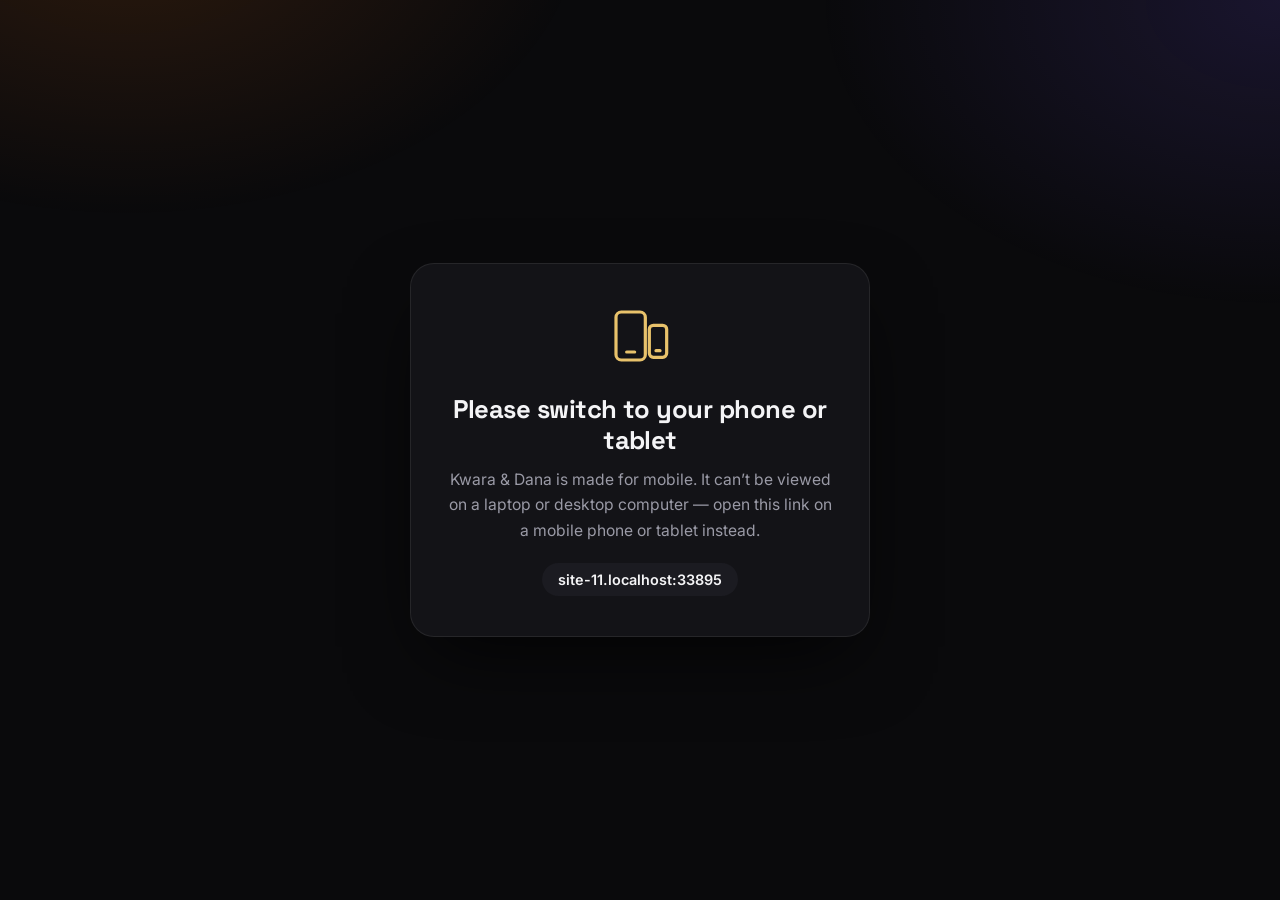
==== commit d23a6e5f: "web manifets" ====
--- a/dana.html
+++ b/dana.html
@@ -22,6 +22,16 @@
   <meta name="twitter:description" content="Super Grandma&#x27;s playlist: Take That, Mr. Nice, Whitney Houston, Michael Jackson and Bongo classics. Listen or watch.">
   <meta name="twitter:image" content="https://kwaradana.vercel.app/images/kwaradana-share.jpg">
   <!-- /Social share preview -->
+  <!-- Web app manifest & icons -->
+  <link rel="manifest" href="/site.webmanifest">
+  <meta name="theme-color" content="#0a0a0c">
+  <link rel="icon" href="/images/icons/icon.svg" type="image/svg+xml">
+  <link rel="icon" href="/images/icons/favicon-32.png" type="image/png" sizes="32x32">
+  <link rel="apple-touch-icon" href="/images/icons/apple-touch-icon.png">
+  <meta name="apple-mobile-web-app-title" content="Kwara &amp; Dana">
+  <meta name="mobile-web-app-capable" content="yes">
+  <meta name="apple-mobile-web-app-capable" content="yes">
+  <meta name="apple-mobile-web-app-status-bar-style" content="black-translucent">
   <link rel="stylesheet" href="styles.css">
 </head>
 <body>
--- a/styles.css
+++ b/styles.css
@@ -11,7 +11,7 @@
   --dana: #7c5cff;
   --accent: #e8c26b;
   --radius: 18px;
-  --nav-h: 68px;
+  --nav-h: 80px;
 }
 
 * { box-sizing: border-box; margin: 0; padding: 0; }
@@ -96,6 +96,30 @@
   overflow: hidden; background: #000;
 }
 .video-frame iframe { position: absolute; inset: 0; width: 100%; height: 100%; border: 0; }
+
+/* Home video: the player is made taller than the box, so YouTube letterboxes the video and puts its
+   top bar (title, channel, account) and bottom bar (copy link, logo, Watch on YouTube) in the extra
+   space, which the box crops off. The video itself stays fully visible. */
+.video-frame iframe.yt-crop { --crop: 72px; top: calc(var(--crop) * -1); height: calc(100% + var(--crop) * 2); }
+/* Full View portrait: YouTube uses bigger bars, and there's plenty of black space to crop into */
+@media (orientation: portrait) {
+  .video-frame .ratio:fullscreen iframe.yt-crop, .video-frame .ratio:-webkit-full-screen iframe.yt-crop { --crop: 140px; }
+}
+
+/* Full View: the video box (YouTube player + our Minimize button) goes fullscreen */
+.video-frame .ratio:fullscreen { aspect-ratio: auto; width: 100vw; height: 100vh; border-radius: 0; }
+.video-frame .ratio:-webkit-full-screen { aspect-ratio: auto; width: 100vw; height: 100vh; border-radius: 0; }
+.vc-min {
+  display: none; position: absolute; z-index: 3; top: calc(20px + env(safe-area-inset-top)); left: 50%;
+  align-items: center; gap: 10px; padding: 14px 26px; border: 0; border-radius: 999px; cursor: pointer;
+  background: rgba(0,0,0,.6); color: #fff; font: 600 1.05rem 'Inter', sans-serif;
+  backdrop-filter: blur(10px); -webkit-backdrop-filter: blur(10px);
+  box-shadow: 0 0 0 1px rgba(255,255,255,.18), 0 10px 30px -8px rgba(0,0,0,.8);
+  transform: translate(-50%, -8px); opacity: 0; pointer-events: none; transition: opacity .25s, transform .25s;
+}
+.vc-min svg { width: 26px; height: 26px; }
+.video-frame .ratio:fullscreen .vc-min, .video-frame .ratio:-webkit-full-screen .vc-min { display: inline-flex; }
+.vc-min.show { opacity: 1; transform: translate(-50%, 0); pointer-events: auto; }
 
 /* Full View button under the home video (phones only) */
 .btn-full {
@@ -304,14 +328,15 @@
 }
 .bottom-nav a {
   flex: 1; display: flex; flex-direction: column; align-items: center; justify-content: center; gap: 3px;
-  border-radius: 16px; color: var(--muted); font-size: .7rem; font-weight: 500;
+  border-radius: 16px; color: var(--muted); font-size: .82rem; font-weight: 600;
   transition: background .2s, color .2s;
 }
 .bottom-nav a:hover { color: var(--text); }
 .bottom-nav a.active { background: var(--surface-2); color: var(--text); }
 .bottom-nav a.active svg { color: var(--accent); }
 .bottom-nav a.active .nav-av { box-shadow: 0 0 0 2px var(--accent); }
-.bottom-nav svg { width: 22px; height: 22px; }
+.bottom-nav svg { width: 30px; height: 30px; }
+.bottom-nav .nav-av { width: 36px; height: 36px; font-size: .9rem; }
 body { padding-bottom: calc(var(--nav-h) + 40px + env(safe-area-inset-bottom)); }
 .header .nav { display: none; }
 .header { justify-content: center; }
@@ -381,8 +406,8 @@
     display: flex; flex-direction: column; justify-content: center;
     padding: calc(12px + env(safe-area-inset-top)) 16px 8px;
   }
-  .hero .video-frame { width: min(100%, calc((100dvh - 430px) * 16 / 9)); margin: 16px auto 0; }
-  .hero .btn-full { width: min(100%, calc((100dvh - 430px) * 16 / 9)); margin: 10px auto 0; padding: 10px; }
+  .hero .video-frame { width: min(100%, calc((100dvh - 442px) * 16 / 9)); margin: 16px auto 0; }
+  .hero .btn-full { width: min(100%, calc((100dvh - 442px) * 16 / 9)); margin: 10px auto 0; padding: 10px; }
   .hero .duo { margin-top: 12px; }
   body:has(main.hero) footer { padding: 0 16px; font-size: .7rem; }
 
